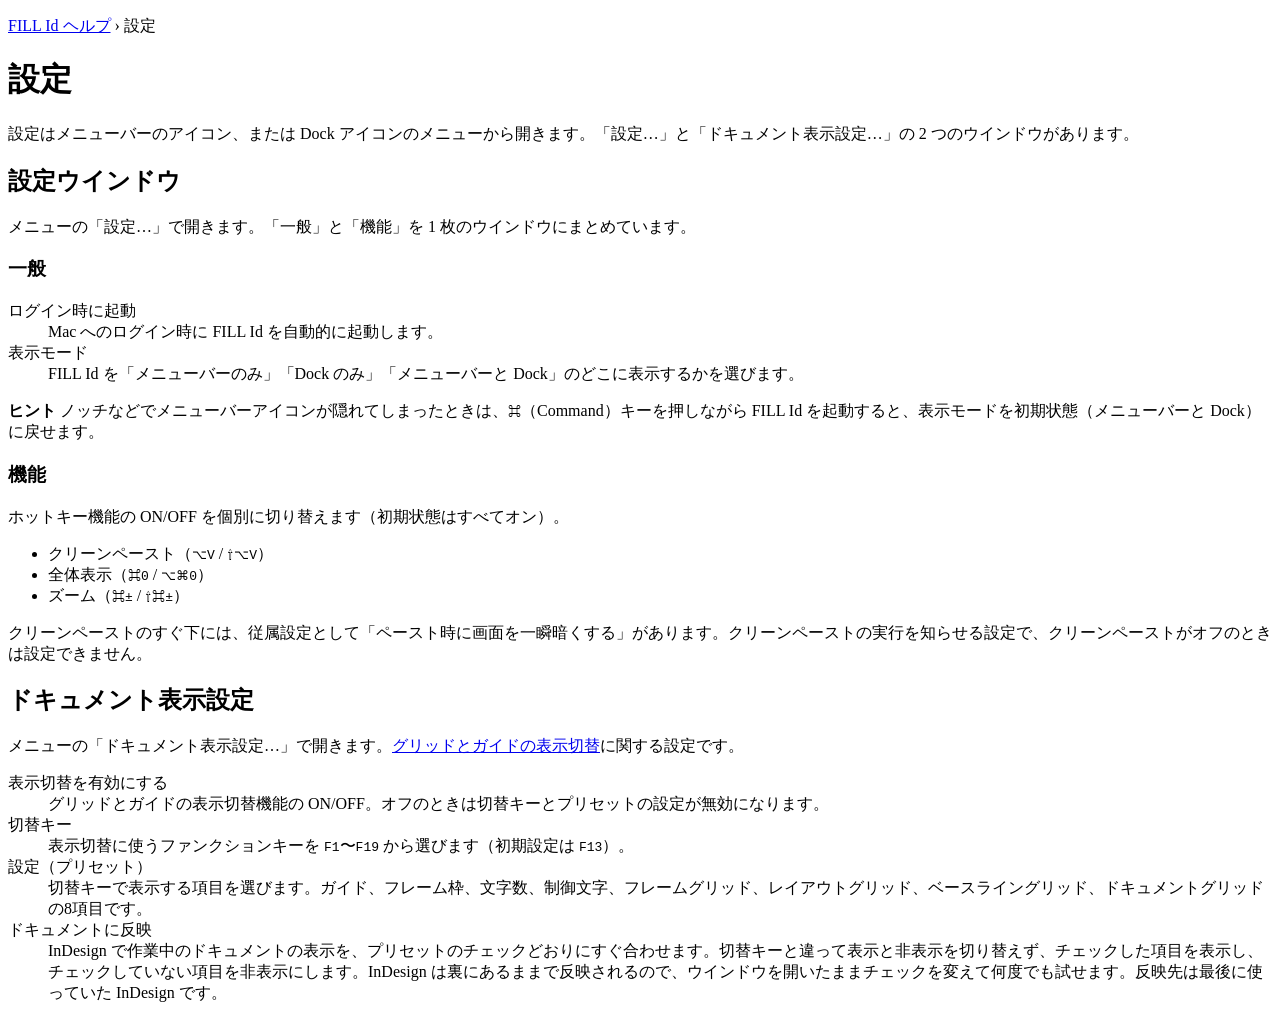
==== Sources/FILL Id/FILL Id Help.help/Contents/Resources/ja.lproj/03_settings.html @ 11116e9c "Release 2.1.0: ドキュメントに反映ボタン・ノッチ対応・互換漢字の修正 - ドキュメント表示設定に「ドキュメントに反映」ボタンを追加 - ノッチのあるMacでは表示モード「メニューバーのみ" ====
<!DOCTYPE html>
<html lang="ja">
<head>
<meta charset="UTF-8">
<meta name="AppleTitle" content="設定">
<title>設定</title>
<link rel="stylesheet" href="../shared/style.css">
</head>
<body>
<p class="breadcrumb"><a href="index.html">FILL Id ヘルプ</a> › 設定</p>
<h1>設定</h1>

<p>設定はメニューバーのアイコン、または Dock アイコンのメニューから開きます。「設定…」と「ドキュメント表示設定…」の 2 つのウインドウがあります。</p>

<h2>設定ウインドウ</h2>
<p>メニューの「設定…」で開きます。「一般」と「機能」を 1 枚のウインドウにまとめています。</p>

<h3>一般</h3>
<dl>
  <dt>ログイン時に起動</dt>
  <dd>Mac へのログイン時に FILL Id を自動的に起動します。</dd>

  <dt>表示モード</dt>
  <dd>FILL Id を「メニューバーのみ」「Dock のみ」「メニューバーと Dock」のどこに表示するかを選びます。</dd>
</dl>
<div class="note">
  <strong>ヒント</strong>
  ノッチなどでメニューバーアイコンが隠れてしまったときは、<kbd>⌘</kbd>（Command）キーを押しながら FILL Id を起動すると、表示モードを初期状態（メニューバーと Dock）に戻せます。
</div>

<h3>機能</h3>
<p>ホットキー機能の ON/OFF を個別に切り替えます（初期状態はすべてオン）。</p>
<ul>
  <li>クリーンペースト（<kbd>⌥V</kbd> / <kbd>⇧⌥V</kbd>）</li>
  <li>全体表示（<kbd>⌘0</kbd> / <kbd>⌥⌘0</kbd>）</li>
  <li>ズーム（<kbd>⌘±</kbd> / <kbd>⇧⌘±</kbd>）</li>
</ul>
<p>クリーンペーストのすぐ下には、従属設定として「ペースト時に画面を一瞬暗くする」があります。クリーンペーストの実行を知らせる設定で、クリーンペーストがオフのときは設定できません。</p>

<h2>ドキュメント表示設定</h2>
<p>メニューの「ドキュメント表示設定…」で開きます。<a href="02_howto.html">グリッドとガイドの表示切替</a>に関する設定です。</p>
<dl>
  <dt>表示切替を有効にする</dt>
  <dd>グリッドとガイドの表示切替機能の ON/OFF。オフのときは切替キーとプリセットの設定が無効になります。</dd>

  <dt>切替キー</dt>
  <dd>表示切替に使うファンクションキーを <kbd>F1</kbd>〜<kbd>F19</kbd> から選びます（初期設定は <kbd>F13</kbd>）。</dd>

  <dt>設定（プリセット）</dt>
  <dd>切替キーで表示する項目を選びます。ガイド、フレーム枠、文字数、制御文字、フレームグリッド、レイアウトグリッド、ベースライングリッド、ドキュメントグリッドの8項目です。</dd>

  <dt>ドキュメントに反映</dt>
  <dd>InDesign で作業中のドキュメントの表示を、プリセットのチェックどおりにすぐ合わせます。切替キーと違って表示と非表示を切り替えず、チェックした項目を表示し、チェックしていない項目を非表示にします。InDesign は裏にあるままで反映されるので、ウインドウを開いたままチェックを変えて何度でも試せます。反映先は最後に使っていた InDesign です。</dd>
</dl>
</body>
</html>
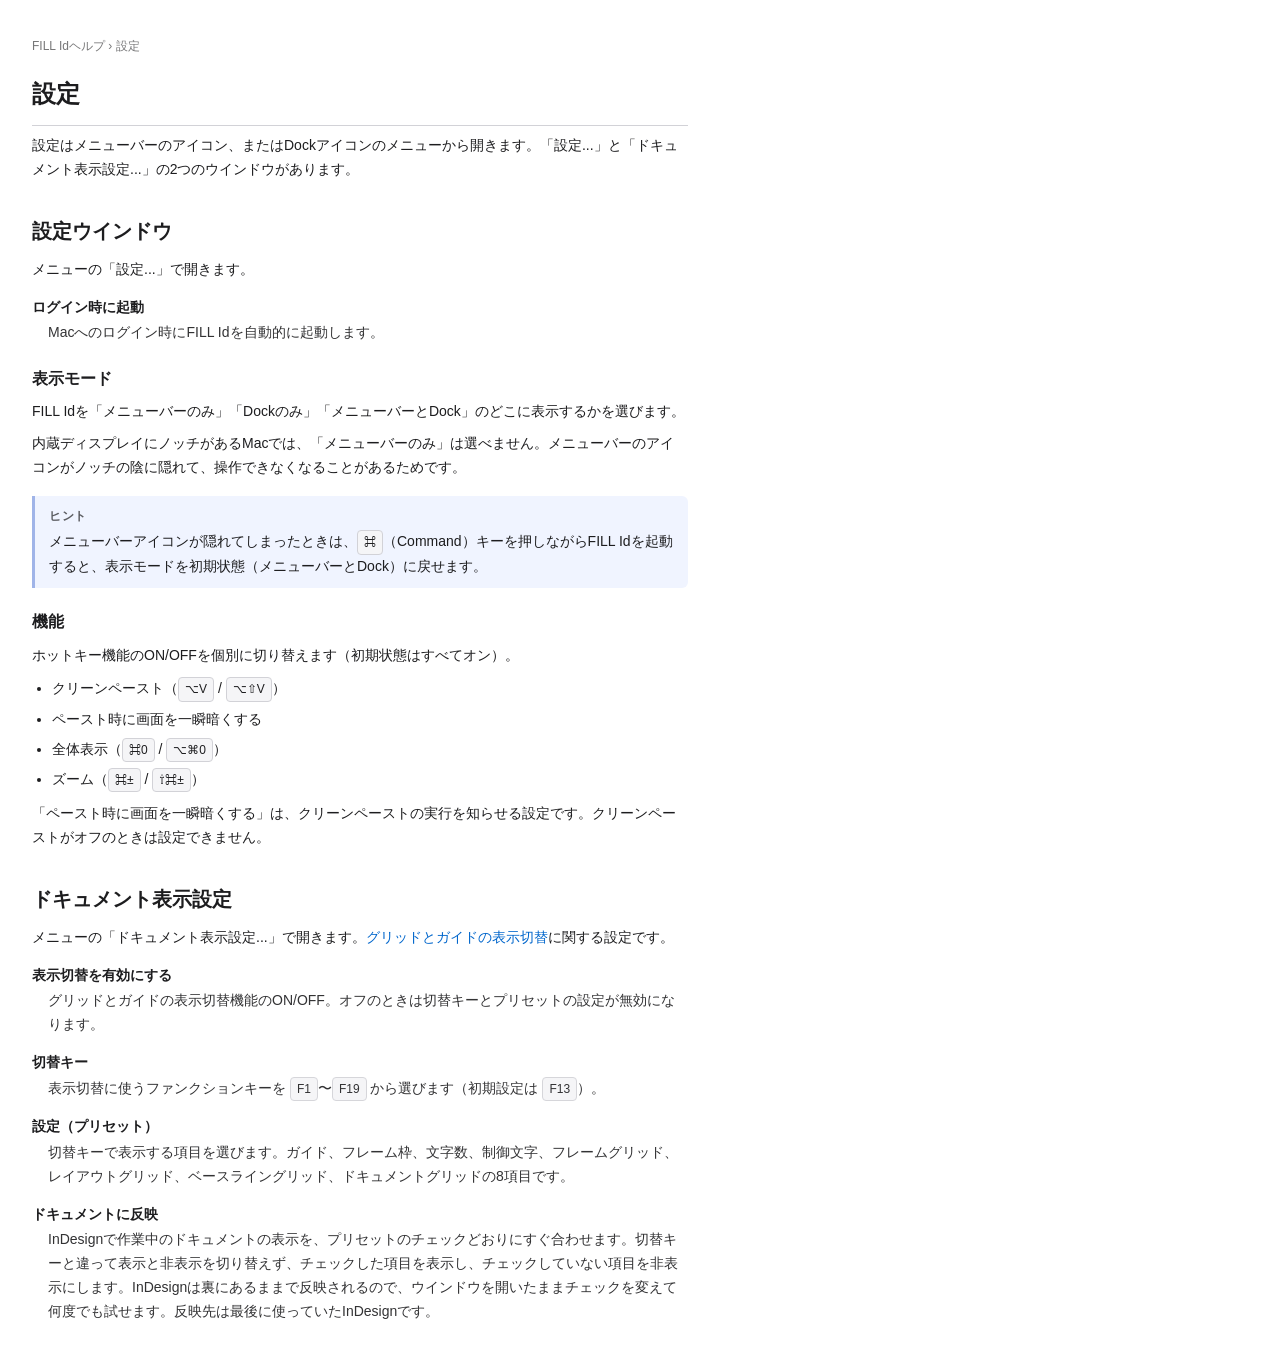
==== commit 9f150b32: "Release 2.1.1: 設定ウインドウをカード型に・更新履歴を廃止・ヘルプを共通仕様に - 設定ウインドウを Form(.grouped) のカード型レイアウトに変更（スイッチ） - 更新履歴ウ" ====
--- a/Sources/FILL Id/FILL Id Help.help/Contents/Resources/ja.lproj/03_settings.html
+++ b/Sources/FILL Id/FILL Id Help.help/Contents/Resources/ja.lproj/03_settings.html
@@ -7,41 +7,41 @@
 <link rel="stylesheet" href="../shared/style.css">
 </head>
 <body>
-<p class="breadcrumb"><a href="index.html">FILL Id ヘルプ</a> › 設定</p>
+<p class="breadcrumb"><a href="index.html">FILL Idヘルプ</a> › 設定</p>
 <h1>設定</h1>
 
-<p>設定はメニューバーのアイコン、または Dock アイコンのメニューから開きます。「設定…」と「ドキュメント表示設定…」の 2 つのウインドウがあります。</p>
+<p>設定はメニューバーのアイコン、またはDockアイコンのメニューから開きます。「設定...」と「ドキュメント表示設定...」の2つのウインドウがあります。</p>
 
 <h2>設定ウインドウ</h2>
-<p>メニューの「設定…」で開きます。「一般」と「機能」を 1 枚のウインドウにまとめています。</p>
-
-<h3>一般</h3>
+<p>メニューの「設定...」で開きます。</p>
 <dl>
   <dt>ログイン時に起動</dt>
-  <dd>Mac へのログイン時に FILL Id を自動的に起動します。</dd>
+  <dd>Macへのログイン時にFILL Idを自動的に起動します。</dd>
+</dl>
 
-  <dt>表示モード</dt>
-  <dd>FILL Id を「メニューバーのみ」「Dock のみ」「メニューバーと Dock」のどこに表示するかを選びます。</dd>
-</dl>
+<h3>表示モード</h3>
+<p>FILL Idを「メニューバーのみ」「Dockのみ」「メニューバーとDock」のどこに表示するかを選びます。</p>
+<p>内蔵ディスプレイにノッチがあるMacでは、「メニューバーのみ」は選べません。メニューバーのアイコンがノッチの陰に隠れて、操作できなくなることがあるためです。</p>
 <div class="note">
   <strong>ヒント</strong>
-  ノッチなどでメニューバーアイコンが隠れてしまったときは、<kbd>⌘</kbd>（Command）キーを押しながら FILL Id を起動すると、表示モードを初期状態（メニューバーと Dock）に戻せます。
+  メニューバーアイコンが隠れてしまったときは、<kbd>⌘</kbd>（Command）キーを押しながらFILL Idを起動すると、表示モードを初期状態（メニューバーとDock）に戻せます。
 </div>
 
 <h3>機能</h3>
-<p>ホットキー機能の ON/OFF を個別に切り替えます（初期状態はすべてオン）。</p>
+<p>ホットキー機能のON/OFFを個別に切り替えます（初期状態はすべてオン）。</p>
 <ul>
-  <li>クリーンペースト（<kbd>⌥V</kbd> / <kbd>⇧⌥V</kbd>）</li>
+  <li>クリーンペースト（<kbd>⌥V</kbd> / <kbd>⌥⇧V</kbd>）</li>
+  <li>ペースト時に画面を一瞬暗くする</li>
   <li>全体表示（<kbd>⌘0</kbd> / <kbd>⌥⌘0</kbd>）</li>
   <li>ズーム（<kbd>⌘±</kbd> / <kbd>⇧⌘±</kbd>）</li>
 </ul>
-<p>クリーンペーストのすぐ下には、従属設定として「ペースト時に画面を一瞬暗くする」があります。クリーンペーストの実行を知らせる設定で、クリーンペーストがオフのときは設定できません。</p>
+<p>「ペースト時に画面を一瞬暗くする」は、クリーンペーストの実行を知らせる設定です。クリーンペーストがオフのときは設定できません。</p>
 
 <h2>ドキュメント表示設定</h2>
-<p>メニューの「ドキュメント表示設定…」で開きます。<a href="02_howto.html">グリッドとガイドの表示切替</a>に関する設定です。</p>
+<p>メニューの「ドキュメント表示設定...」で開きます。<a href="02_howto.html">グリッドとガイドの表示切替</a>に関する設定です。</p>
 <dl>
   <dt>表示切替を有効にする</dt>
-  <dd>グリッドとガイドの表示切替機能の ON/OFF。オフのときは切替キーとプリセットの設定が無効になります。</dd>
+  <dd>グリッドとガイドの表示切替機能のON/OFF。オフのときは切替キーとプリセットの設定が無効になります。</dd>
 
   <dt>切替キー</dt>
   <dd>表示切替に使うファンクションキーを <kbd>F1</kbd>〜<kbd>F19</kbd> から選びます（初期設定は <kbd>F13</kbd>）。</dd>
@@ -50,7 +50,7 @@
   <dd>切替キーで表示する項目を選びます。ガイド、フレーム枠、文字数、制御文字、フレームグリッド、レイアウトグリッド、ベースライングリッド、ドキュメントグリッドの8項目です。</dd>
 
   <dt>ドキュメントに反映</dt>
-  <dd>InDesign で作業中のドキュメントの表示を、プリセットのチェックどおりにすぐ合わせます。切替キーと違って表示と非表示を切り替えず、チェックした項目を表示し、チェックしていない項目を非表示にします。InDesign は裏にあるままで反映されるので、ウインドウを開いたままチェックを変えて何度でも試せます。反映先は最後に使っていた InDesign です。</dd>
+  <dd>InDesignで作業中のドキュメントの表示を、プリセットのチェックどおりにすぐ合わせます。切替キーと違って表示と非表示を切り替えず、チェックした項目を表示し、チェックしていない項目を非表示にします。InDesignは裏にあるままで反映されるので、ウインドウを開いたままチェックを変えて何度でも試せます。反映先は最後に使っていたInDesignです。</dd>
 </dl>
 </body>
 </html>
--- a/Sources/FILL Id/FILL Id Help.help/Contents/Resources/shared/style.css
+++ b/Sources/FILL Id/FILL Id Help.help/Contents/Resources/shared/style.css
@@ -0,0 +1,250 @@
+/* FILL Id Help Book — Shared Stylesheet */
+
+:root {
+    --bg:          #ffffff;
+    --text:        #1d1d1f;
+    --heading:     #1d1d1f;
+    --link:        #0066cc;
+    --link-hover:  #0044aa;
+    --accent:      #f5f5f7;
+    --border:      #d2d2d7;
+    --note-bg:     #f0f4ff;
+    --note-border: #a0b4e8;
+    --warn-bg:     #fff4f0;
+    --warn-border: #e8a090;
+    --code-bg:     #f5f5f7;
+}
+
+@media (prefers-color-scheme: dark) {
+    :root {
+        --bg:          #1c1c1e;
+        --text:        #f5f5f7;
+        --heading:     #f5f5f7;
+        --link:        #409cff;
+        --link-hover:  #6fb6ff;
+        --accent:      #2c2c2e;
+        --border:      #3a3a3c;
+        --note-bg:     #1e2840;
+        --note-border: #4060a8;
+        --warn-bg:     #3a1a10;
+        --warn-border: #a84030;
+        --code-bg:     #2c2c2e;
+    }
+}
+
+* {
+    box-sizing: border-box;
+    margin: 0;
+    padding: 0;
+}
+
+body {
+    font-family: -apple-system, BlinkMacSystemFont, "Helvetica Neue", sans-serif;
+    text-autospace: normal;  /* 和欧間を自動で空ける（HTML には欧文スペースを入れない） */
+    font-size: 14px;
+    line-height: 1.7;
+    color: var(--text);
+    background: var(--bg);
+    padding: 28px 32px 48px;
+    max-width: 720px;
+}
+
+/* ── Typography ── */
+h1 {
+    font-size: 24px;
+    font-weight: 700;
+    color: var(--heading);
+    margin-bottom: 6px;
+    padding-bottom: 10px;
+    border-bottom: 1px solid var(--border);
+}
+
+h2 {
+    font-size: 20px;
+    font-weight: 600;
+    color: var(--heading);
+    margin-top: 32px;
+    margin-bottom: 10px;
+}
+
+h3 {
+    font-size: 16px;
+    font-weight: 600;
+    color: var(--heading);
+    margin-top: 20px;
+    margin-bottom: 5px;
+}
+
+p {
+    margin-top: 8px;
+    margin-bottom: 8px;
+}
+
+a {
+    color: var(--link);
+    text-decoration: none;
+}
+
+a:hover {
+    color: var(--link-hover);
+    text-decoration: underline;
+}
+
+/* ── Index / TOC ── */
+.toc {
+    list-style: none;
+    margin-top: 20px;
+}
+
+.toc li {
+    border-bottom: 1px solid var(--border);
+}
+
+.toc li:first-child {
+    border-top: 1px solid var(--border);
+}
+
+.toc a {
+    display: block;
+    padding: 10px 4px;
+    font-size: 14px;
+}
+
+.toc .desc {
+    display: block;
+    font-size: 12px;
+    color: var(--text);
+    opacity: 0.6;
+    margin-top: 1px;
+}
+
+/* 下位ページ（親ページの直後に字下げして並べる） */
+.toc li.sub a {
+    padding-left: 24px;
+}
+
+/* ── Note / Warning boxes ── */
+.note, .warning {
+    border-left: 3px solid;
+    border-radius: 0 6px 6px 0;
+    padding: 10px 14px;
+    margin: 16px 0;
+}
+
+.note {
+    background: var(--note-bg);
+    border-color: var(--note-border);
+}
+
+.warning {
+    background: var(--warn-bg);
+    border-color: var(--warn-border);
+}
+
+.note strong, .warning strong {
+    display: block;
+    margin-bottom: 4px;
+    font-size: 12px;
+    text-transform: uppercase;
+    letter-spacing: 0.05em;
+    opacity: 0.7;
+}
+
+/* ── Definition list ── */
+dl {
+    margin-top: 10px;
+}
+
+dt {
+    font-weight: 600;
+    margin-top: 14px;
+}
+
+dd {
+    margin-left: 16px;
+    margin-top: 2px;
+    opacity: 0.9;
+}
+
+/* ── Keyboard shortcut ── */
+kbd {
+    display: inline-block;
+    font-family: -apple-system, sans-serif;
+    font-size: 12px;
+    background: var(--code-bg);
+    border: 1px solid var(--border);
+    border-radius: 4px;
+    padding: 1px 6px;
+    white-space: nowrap;
+}
+
+/* ── Button icon (SF Symbols) ──
+   SF Symbols は利用者の Mac にフォントとして入っていない＝文字では出せないため、
+   アプリと同じ NSImage（pointSize 32・アプリと同じ weight）から黒の PNG に書き出して
+   shared/icons/<シンボル名>.png に置く。ダークモードは反転して白にする。
+   アプリ側のアイコンを変えたら PNG も書き出し直すこと。 */
+img.icon {
+    height: 1.1em;
+    vertical-align: -0.18em;
+}
+
+@media (prefers-color-scheme: dark) {
+    img.icon {
+        filter: invert(1);
+    }
+}
+
+/* ── Bullet list ── */
+ul:not(.toc) {
+    margin-top: 10px;
+    margin-bottom: 10px;
+    padding-left: 20px;
+}
+
+ul:not(.toc) li {
+    margin-bottom: 6px;
+}
+
+/* ── Step list ── */
+ol.steps {
+    counter-reset: step;
+    list-style: none;
+    margin-top: 12px;
+    padding-left: 0;
+}
+
+ol.steps li {
+    counter-increment: step;
+    position: relative;
+    padding-left: 34px;
+    margin-bottom: 12px;
+    min-height: 24px;
+}
+
+ol.steps li::before {
+    content: counter(step);
+    position: absolute;
+    left: 0;
+    top: 2px;
+    width: 22px;
+    height: 22px;
+    border-radius: 50%;
+    background: var(--link);
+    color: #fff;
+    font-size: 12px;
+    font-weight: 700;
+    display: flex;
+    align-items: center;
+    justify-content: center;
+}
+
+/* ── Breadcrumb ── */
+.breadcrumb {
+    font-size: 12px;
+    margin-bottom: 18px;
+    opacity: 0.6;
+}
+
+.breadcrumb a {
+    color: inherit;
+}
